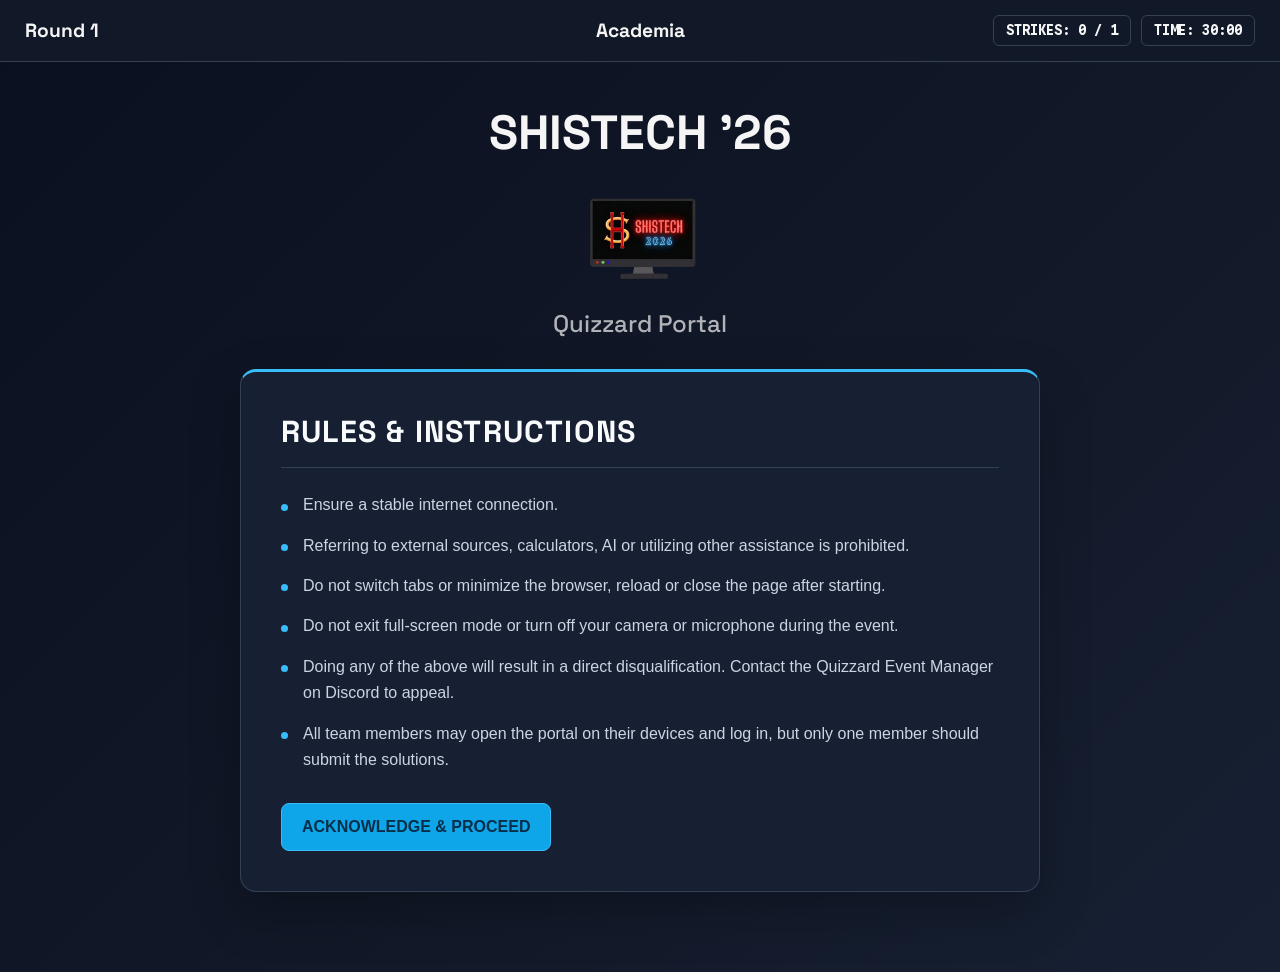
==== index.html @ fbf8bf5c "file reorganization and defucking" ====
<!DOCTYPE html>
<html lang="en">

<head>

    <meta charset="UTF-8">
    <meta name="viewport" content="width=device-width, initial-scale=1.0">

    <title>Quizzard ShisTech 2026</title>

    <!-- Fonts -->
    <link rel="preconnect" href="https://fonts.googleapis.com">
    <link rel="preconnect" href="https://fonts.gstatic.com" crossorigin>

    <!-- CSS -->
    <link rel="stylesheet" href="style.css">

    <!-- Google Fonts -->
    <link
        href="https://fonts.googleapis.com/css2?family=Google+Sans+Code:wght@400;500;600;700&family=Space+Grotesk:wght@400;500;600;700&display=swap"
        rel="stylesheet"
    >

</head>


<body>

    <!-- ==================== -->
    <!-- EXAM HEADER / HUD     -->
    <!-- ==================== -->

    <header id="examHeader" hidden>

        <div>

            <strong class="hud-title" id="displayExamTitle">
                Round 1
            </strong>

            <span id="displayStudent"></span>

        </div>


        <div>

            <strong class="topic">
                Academia
            </strong>

        </div>


        <div class="exam-status">

            <span class="badge badge-strikes" id="strikeTracker">
                STRIKES: 0 / 1
            </span>

            <span class="badge badge-timer" id="timer">
                TIME: 30:00
            </span>

        </div>

    </header>


    <!-- ==================== -->
    <!-- BRANDING              -->
    <!-- ==================== -->

    <div class="brand-header" id="brandHeader">

        <h1 class="brand-title">
            SHISTECH '26
        </h1>

        <div class="brand-logo">

            <img
                src="TECHTECHLOGOLOGO.png"
                alt="SHISTECH Logo"
            >

        </div>

        <div class="brand-subtitle">
            Quizzard Portal
        </div>

    </div>


    <!-- ==================== -->
    <!-- RULES                 -->
    <!-- ==================== -->

    <div class="rules-panel" id="rulesPanel">

        <h2>
            RULES &amp; INSTRUCTIONS
        </h2>

        <ul class="rules-list">

            <li>
                Ensure a stable internet connection.
            </li>

            <li>
                Referring to external sources, calculators, AI or utilizing other assistance is prohibited.
            </li>

            <li>
                Do not switch tabs or minimize the browser, reload or close the page after starting.
            </li>

            <li>
                Do not exit full-screen mode or turn off your camera or microphone during the event.
            </li>

            <li>
                Doing any of the above will result in a direct disqualification.
                Contact the Quizzard Event Manager on Discord to appeal.
            </li>

            <li>
                All team members may open the portal on their devices and log in,
                but only one member should submit the solutions.
            </li>

        </ul>


        <button
            class="btn btn-primary"
            id="acknowledgeRulesBtn"
            type="button"
        >
            ACKNOWLEDGE &amp; PROCEED
        </button>

    </div>


    <!-- ==================== -->
    <!-- MAIN CONTENT          -->
    <!-- ==================== -->

    <main class="container" id="mainContainer">


        <!-- ==================== -->
        <!-- DIVISION SELECTION   -->
        <!-- ==================== -->

        <section class="card" id="categoryPanel" hidden>

            <h2>
                Select Category
            </h2>

            <p>
                Select your registered category below.
            </p>

            <div class="division-grid">

                <button
                    class="btn-division"
                    id="juniorBtn"
                    type="button"
                >
                    JUNIOR DIVISION
                </button>

                <button
                    class="btn-division"
                    id="seniorBtn"
                    type="button"
                >
                    SENIOR DIVISION
                </button>

            </div>

        </section>


        <!-- ==================== -->
        <!-- CANDIDATE DETAILS     -->
        <!-- ==================== -->

        <section class="card" id="studentPanel" hidden>

            <h2>
                AUTHENTICATION REQUIRED
            </h2>

            <p
                class="selected-division"
                id="selectedDivisionText"
            ></p>

            <p>
                Switching tabs or leaving this window will result in a disqualification.
                Ensure beforehand that you have a stable connection.
                Contact the Quizzard Event Manager if you feel an accidental strike
                has been recorded.

                <strong>
                    Only one attempt is permitted per Candidate ID.
                </strong>
            </p>


            <form id="candidateForm">

                <div class="form-group">

                    <label for="studentName">
                        Log In
                    </label>

                    <input
                        type="text"
                        id="studentName"
                        name="studentName"
                        required
                        placeholder="enter full name as registered"
                    >

                </div>


                <div class="form-actions">

                    <button
                        type="button"
                        class="btn btn-danger"
                        id="backBtn"
                    >
                        BACK
                    </button>

                    <button
                        type="submit"
                        class="btn btn-success"
                        id="startBtn"
                    >
                        CONFIRM LOG IN
                    </button>

                </div>

            </form>

        </section>


        <!-- ==================== -->
        <!-- PRE-EXAM SCREEN       -->
        <!-- ==================== -->

        <section class="card" id="preExamPanel" hidden>

            <h2>
                Log In Confirmed. <br>Do NOT continue to start until instructed.
            </h2>

            <p>
                Reminder: Switching tabs or leaving this window will result in a disqualification.
            </p>

            <button
                class="btn btn-success"
                id="continueStartBtn"
                type="button"
            >
                CONTINUE TO START
            </button>

        </section>


    </main>


    <!-- ==================== -->
    <!-- EXAM                  -->
    <!-- ==================== -->

    <div id="examFrameWrapper" hidden>

        <iframe
            id="quizFrame"
            title="SHISTECH Exam"
            src=""
            allow="camera; microphone"
        ></iframe>

    </div>


    <!-- ==================== -->
    <!-- WARNING MODAL         -->
    <!-- ==================== -->

    <div
        class="overlay"
        id="warningModal"
        hidden
    >

        <div class="modal termination-modal">

            <h3 id="warningTitle">
                TAB SWITCH DETECTED
            </h3>

            <p id="warningMessage">
                Focus lost on secure window.
                This incident has been recorded.
            </p>

            <button
                class="btn btn-danger"
                id="acknowledgeBtn"
                type="button"
            >
                ACKNOWLEDGE &amp; RETURN
            </button>

        </div>

    </div>


    <!-- ==================== -->
    <!-- SESSION TERMINATION   -->
    <!-- ==================== -->

    <div id="terminationScreen" hidden>

        <h2>
            Exam Terminated
        </h2>

        <p>
            Your session has been terminated due to time running out or due to a violation of the rules.
            <br>
            Contact the Quizzard Event Manager on Discord for queries.
        </p>

    </div>


    <!-- ==================== -->
    <!-- js linkeys         -->
    <!-- ==================== -->

    <script src="app.js"></script>
    <script src="proctor.js"></script>

</body>

</html>
---- style.css ----
/*css shit*/
/* ================================
   GLOBAL
   ================================ */

/*setting da box size*/
* {
    box-sizing: border-box;
}


/*font and body */
body {
    margin: 0;
    min-height: 100vh;

    font-family: "Google Sans Code", monospace;

    background: linear-gradient(135deg, #0B1020 0%, #111827 55%, #172033 100%);
    color: whitesmoke;
}


/*till h3 headings */
h1, h2, h3 {
    font-family: "Space Grotesk", sans-serif;
}


/* ================================
   EXAM HEADER / HUD
   ================================ */

#examHeader {
    display: grid;
    grid-template-columns: 1fr auto 1fr;
    align-items: center;

    width: 100%;
    padding: 15px 25px;

    background: #111827;
    border-bottom: 1px solid #374151;
}

#examHeader > div:last-child {
    justify-self: end;
}


.hud-title {
    font-family: "Space Grotesk", sans-serif;
    font-size: 1.2rem;
    font-weight: 700;
}

#displayStudent {
    margin-left: 15px;
    font-size: 0.9rem;
}

.topic {
    font-family: "Space Grotesk", sans-serif;
    font-size: 1.2rem;
    font-weight: 700;
    text-align: center;
}

.exam-status {
    display: flex;
    align-items: center;
    gap: 10px;
}

.badge {
    padding: 6px 12px;

    border: 1px solid #374151;
    border-radius: 6px;

    font-size: 0.85rem;
    font-weight: 600;
}

.badge-strikes {
    font-weight: 700;
}

.badge-timer {
    font-weight: 700;
}



/* ================================
   BRANDING
   ================================ */

.brand-header {
    display: flex;
    flex-direction: column;
    align-items: center;
    text-align: center;

    padding: 40px 20px 30px;
}

.brand-title {
    margin: 0;
    font-family: "Space Grotesk", sans-serif;
    font-size: 3rem;
    font-weight: 700;
}

.brand-logo {
    margin: 20px 0 10px;
}

.brand-logo img {
    display: block;

    width: 120px;
    height: auto;
}

.brand-subtitle {
    font-family: "Space Grotesk", monospace;
    font-size: 1.5rem;
    font-weight: 500;

    opacity: 0.7;
}



/* ================================
   RULES
   ================================ */

.rules-panel {
    width: min(90%, 800px);
    margin: 0 auto 40px;
    padding: clamp(24px, 5vw, 40px);
    text-align: left;
    font-family: "Inter", sans-serif;

    background: #172033;
    border: 1px solid #334155;
    border-top: 3px solid #38BDF8;
    border-radius: 16px;
    box-shadow: 0 20px 50px rgb(0 0 0 / 25%);
}

.rules-panel h2 {
    margin: 0 0 24px;
    padding-bottom: 16px;
    color: #F8FAFC;
    font: 700 clamp(1.5rem, 4vw, 1.9rem) "Space Grotesk", sans-serif;
    letter-spacing: 0.04em;
    border-bottom: 1px solid #334155;
}

.rules-list {
    display: grid;
    gap: 14px;
    margin: 0 0 30px;
    padding: 0;
    list-style: none;
}

.rules-list li {
    position: relative;
    padding-left: 22px;
    color: #CBD5E1;
    font-size: 1rem;
    line-height: 1.65;
}

.rules-list li::before {
    position: absolute;
    top: 0.72em;
    left: 0;
    width: 7px;
    height: 7px;
    border-radius: 50%;
    background: #38BDF8;
    content: "";
}

.rules-panel .btn-primary {
    min-height: 48px;
    padding: 12px 20px;
    color: #082F49;
    background: #0EA5E9;
    border: 1px solid #38BDF8;
    border-radius: 8px;
    font: 700 1rem "Inter", sans-serif;
    cursor: pointer;
}

.rules-panel .btn-primary:hover {
    color: #FFFFFF;
    background: #E11D48;
    border-color: #E11D48;
}

.rules-panel .btn-primary:focus-visible {
    outline: 3px solid #BAE6FD;
    outline-offset: 3px;
}


/* ================================
   MAIN CONTENT
   ================================ */

.container {
    width: 90%;
    max-width: 1000px;

    margin: 0 auto;
    padding: 20px 0;
}

.card {
    width: 100%;

    padding: 35px;

    background: #172033;
    border: 1px solid #374151;
    border-radius: 12px;

    text-align: center;
}

.card h2 {
    margin-top: 0;
    margin-bottom: 15px;

    font-family: "Space Grotesk", sans-serif;
    font-size: 1.8rem;
}

.card p {
    margin-bottom: 25px;

    font-size: 0.95rem;
    line-height: 1.5;
}


/* ================================
   DIVISION SELECTION
   ================================ */

.division-grid {
    display: grid;
    grid-template-columns: repeat(2, 1fr);
    gap: 20px;
    margin-top: 30px;
}

.btn-division {
    padding: 25px 20px;

    background: #111827;
    color: #F8FAFC;

    border: 1px solid #374151;
    border-radius: 10px;

    font-family: "Google Sans Code", sans-serif;
    font-size: 1rem;
    font-weight: 700;

    cursor: pointer;

    transition: 0.2s ease;
}

.btn-division:hover {
    color: #FFFFFF;
    background: #E11D48;
    border-color: #E11D48;
}



/* ================================
   BUTTONS
   ================================ */

.btn {
    padding: 12px 20px;

    border: 1px solid transparent;
    border-radius: 8px;

    font-family: "Google Sans Code", monospace;
    font-size: 0.95rem;
    font-weight: 600;

    cursor: pointer;

    transition: 0.2s ease;
}


/* PRIMARY */

.btn-primary {
    color: #082F49;
    background: #0EA5E9;
    border-color: #38BDF8;
}

.btn-primary:hover {
    color: #FFFFFF;
    background: #0284C7;
}


/* SUCCESS */

.btn-success {
    color: #052E16;
    background: #22C55E;
    border-color: #4ADE80;
}

.btn-success:hover {
    color: #FFFFFF;
    background: #16A34A;
}


/* DANGER */

.btn-danger {
    color: #FFFFFF;
    background: #DC2626;
    border-color: #EF4444;
}

/* abort button */
#backBtn {
    padding: 8px 14px;
    font-size: 0.8rem;
}
/* continue and start button */
#startBtn {
    padding: 8px 14px;
    font-size: 0.8em;
}


.btn-danger:hover {
    background: #B91C1C;
}


/* DISABLED */

.btn:disabled {
    opacity: 0.5;
    cursor: not-allowed;
}


/* ================================
   FORM
   ================================ */

.form-group {
    display: flex;
    flex-direction: column;
    gap: 8px;

    margin-top: 15px;

    text-align: left;
}

.form-group label {
    font-family: "Space Grotesk", sans-serif;
    font-size: 0.9rem;
    font-weight: 600;
}

.form-group input {
    width: 100%;

    padding: 12px 14px;

    background: #111827;
    color: #F8FAFC;

    border: 1px solid #374151;
    border-radius: 8px;

    font-family: "Google Sans Code", monospace;
    font-size: 0.95rem;
}

.form-group input::placeholder {
    color: #64748B;
}

.form-group input:focus {
    outline: none;

    border-color: #38BDF8;
    box-shadow: 0 0 0 2px rgb(56 189 248 / 15%);
}

.form-actions {
    display: flex;
    justify-content: space-between;
    align-items: center;

    gap: 15px;
    margin-top: 35px;
}

#selectedDivisionText {
    color: #38BDF8;

    font-family: "Space Grotesk", sans-serif;
    font-weight: 600;
}


/* ================================
   GOOGLE FORM EMBED
   ================================ */

#examFrameWrapper {
    width: 100%;
    height: calc(100vh - 70px);

    padding: 20px 30px;

    display: flex;
    justify-content: center;
    align-items: stretch;
}

#examFrameWrapper[hidden] {
    display: none !important;
}

#quizFrame {
    width: 100%;
    max-width: 1200px;
    height: 100%;

    border: 1px solid #374151;
    border-radius: 10px;

    background: #FFFFFF;
}



/* ================================
   WARNING BOX
   ================================ */

.overlay {
    position: fixed;
    inset: 0;

    display: flex;
    justify-content: center;
    align-items: center;

    padding: 20px;

    background: rgb(0 0 0 / 70%);

    z-index: 1000;
}

.overlay[hidden] {
    display: none;
}


/* MODAL BOX */

.modal {
    width: min(90%, 500px);

    padding: 30px;

    background: #172033;

    border: 1px solid #374151;
    border-top: 3px solid #EF4444;
    border-radius: 12px;

    text-align: center;

    box-shadow: 0 20px 60px rgb(0 0 0 / 40%);
}


/* TITLE */

.modal h3 {
    margin: 0 0 15px;

    color: #F8FAFC;

    font-family: "Space Grotesk", sans-serif;
    font-size: 1.4rem;
}


/* MESSAGE */

.modal p {
    margin: 0 0 25px;

    color: #CBD5E1;

    font-size: 0.95rem;
    line-height: 1.6;
}


/* BUTTON */

.modal .btn-danger {
    min-width: 200px;
}


/* ================================
   RESPONSIVE
   ================================ */

@media (max-width: 600px) {

    /* Branding */

    .brand-title {
        font-size: 2.3rem;
    }

    .brand-subtitle {
        font-size: 1.2rem;
    }


    /* Main cards */

    .card {
        padding: 25px 20px;
    }


    /* Division buttons */

    .division-grid {
        grid-template-columns: 1fr;
    }


    /* Candidate buttons */

    .form-actions {
        flex-direction: column-reverse;
        align-items: stretch;
    }

    .form-actions .btn {
        width: 100%;
    }


    /* Exam header */

    #examHeader {
        grid-template-columns: 1fr;
        gap: 10px;

        text-align: center;
    }

    #examHeader > div:last-child {
        justify-self: center;
    }

    #displayStudent {
        display: block;
        margin: 5px 0 0;
    }

    .exam-status {
        justify-content: center;
    }


    /* Google Form */

    #examFrameWrapper {
        padding: 10px;
    }
}
/*ai chap */

/* not ai chap */
#terminationScreen {
    min-height: 80vh;
    display: flex;
    flex-direction: column;
    justify-content: center;
    align-items: center;
    text-align: center;
    color: #38BDF8;
}

#terminationScreen[hidden] {
    display: none !important;
}

#terminationScreen h2 {
    font-family: "Space Grotesk", sans-serif;
    font-size: 2rem;
}

#terminationScreen p {
    color: #CBD5E1;
}
#examEnded h2 {
    margin-bottom: 10px;

    font-family: "Space Grotesk", sans-serif;
    font-size: 2rem;
}

#examEnded p {
    color: #CBD5E1;
}
/* ================================
   TERMINATION WARNING
   ================================ */

.termination-modal {
    width: min(90%, 800px);
    min-height: 45vh;

    display: flex;
    flex-direction: column;
    justify-content: center;
    align-items: center;

    padding: 50px;

    background: #172033;
    border: 2px solid #EF4444;
    border-radius: 16px;

    text-align: center;

    box-shadow: 0 20px 80px rgb(0 0 0 / 60%);
}

.termination-modal h3 {
    margin: 0 0 25px;

    color: #F8FAFC;

    font-family: "Space Grotesk", sans-serif;
    font-size: clamp(2rem, 5vw, 3.5rem);
}

.termination-modal p {
    margin: 0 0 35px;

    max-width: 650px;

    color: #CBD5E1;

    font-size: clamp(1.1rem, 2vw, 1.4rem);
    line-height: 1.7;
}

.termination-modal .btn-danger {
    min-width: 240px;
    min-height: 55px;

    font-size: 1rem;
}

.termination-modal .btn-danger:disabled {
    opacity: 0.45;
    cursor: not-allowed;
}
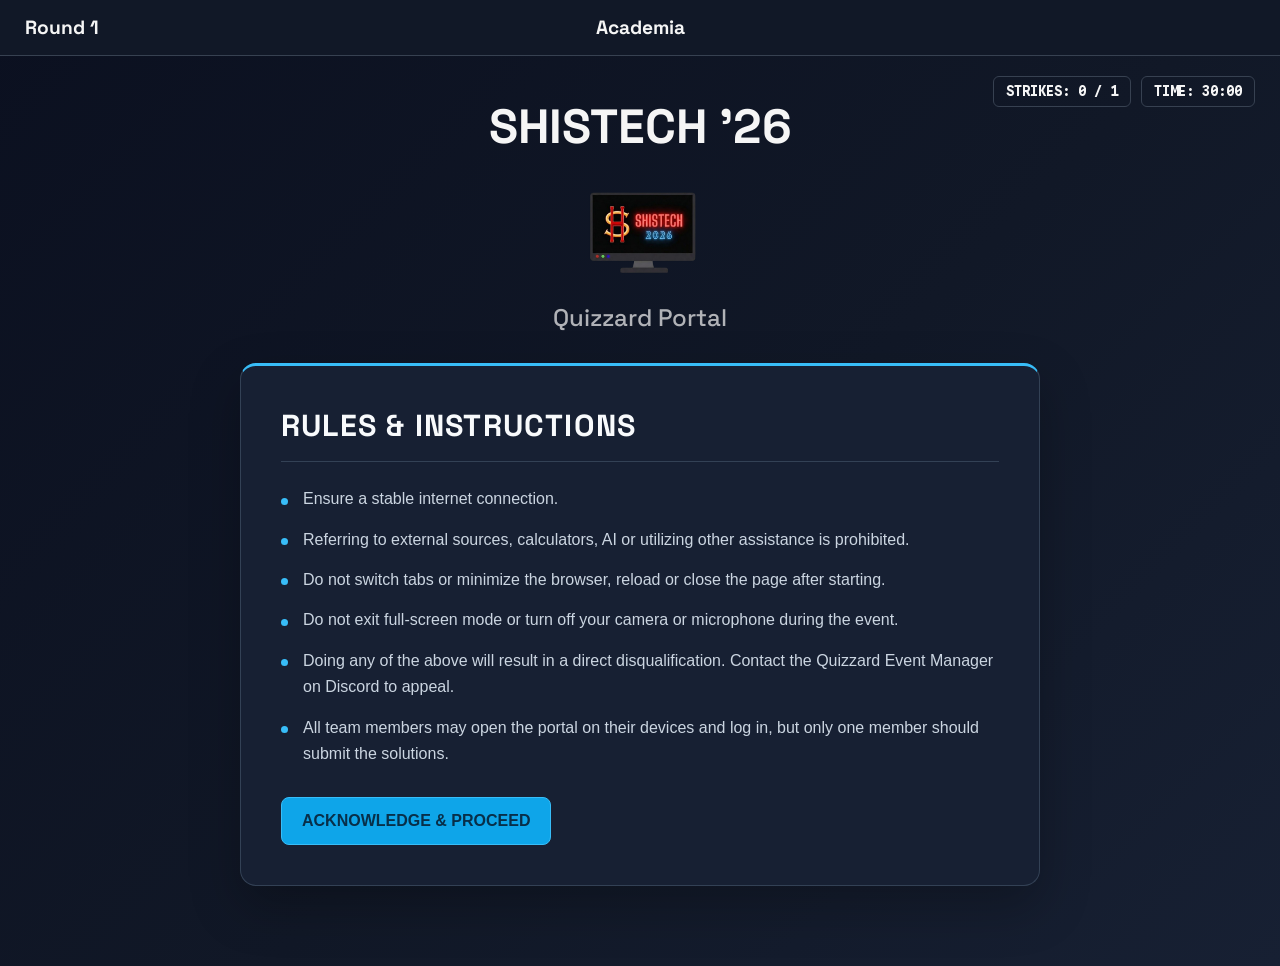
==== commit 5cf31805: "woo" ====
--- a/index.html
+++ b/index.html
@@ -53,6 +53,21 @@
         </div>
 
 
+        <!-- timer old location-->
+
+    </header>
+
+
+    <!-- ==================== -->
+    <!-- BRANDING              -->
+    <!-- ==================== -->
+
+    <div class="brand-header" id="brandHeader">
+
+        <h1 class="brand-title">
+            SHISTECH '26
+        </h1>
+
         <div class="exam-status">
 
             <span class="badge badge-strikes" id="strikeTracker">
@@ -64,20 +79,7 @@
             </span>
 
         </div>
-
-    </header>
-
-
-    <!-- ==================== -->
-    <!-- BRANDING              -->
-    <!-- ==================== -->
-
-    <div class="brand-header" id="brandHeader">
-
-        <h1 class="brand-title">
-            SHISTECH '26
-        </h1>
-
+        
         <div class="brand-logo">
 
             <img
--- a/style.css
+++ b/style.css
@@ -97,12 +97,20 @@
    ================================ */
 
 .brand-header {
+    position: relative;
+
     display: flex;
+    
     flex-direction: column;
     align-items: center;
     text-align: center;
 
     padding: 40px 20px 30px;
+}
+.brand-header .exam-status {
+    position: absolute;
+    top: 20px;
+    right: 25px;
 }
 
 .brand-title {
